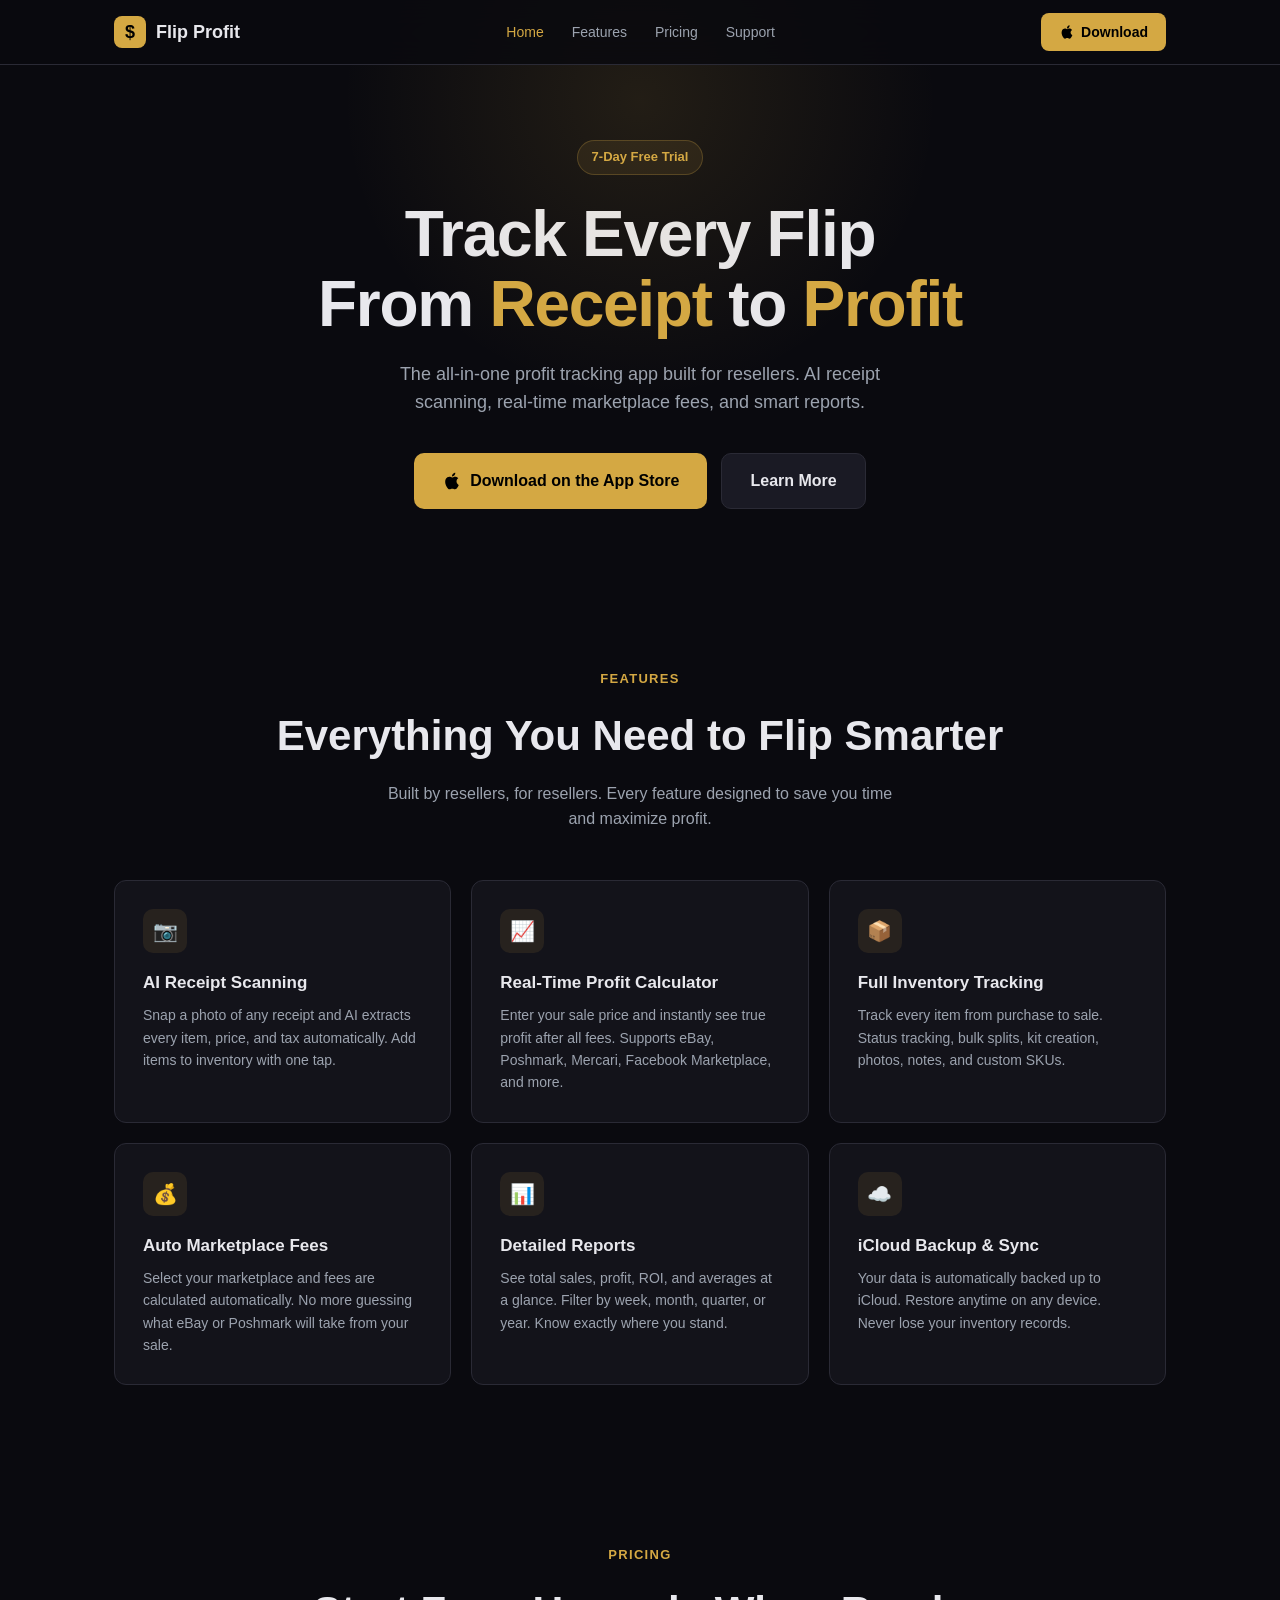
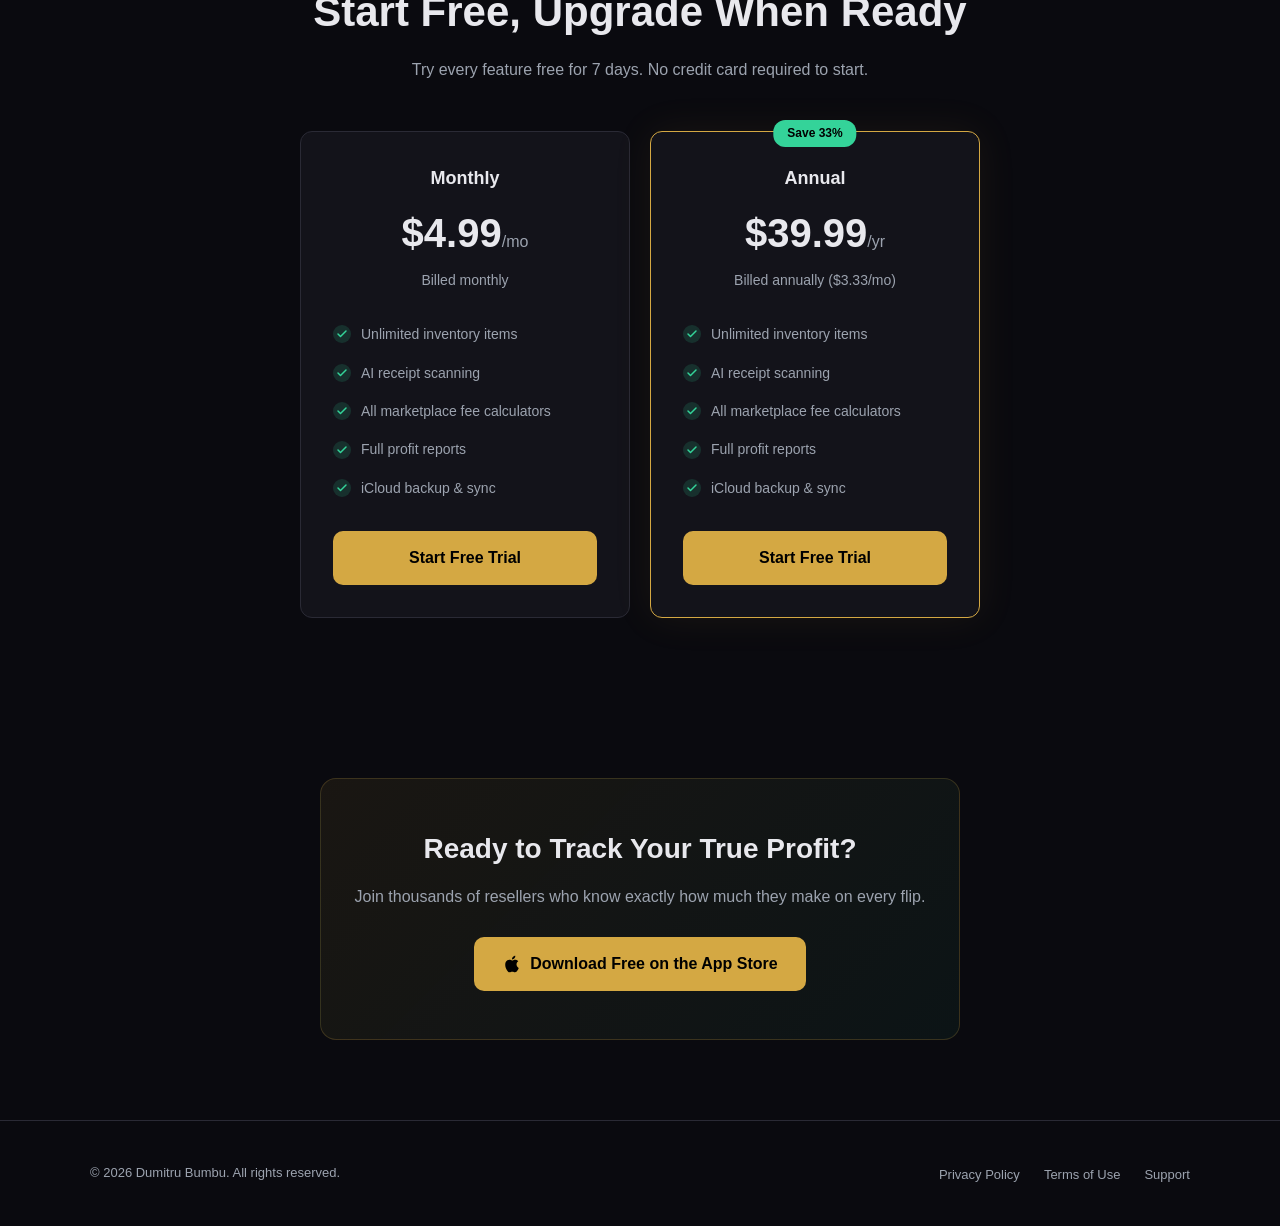
==== index.html @ 9fc51d3c "Initial commit - Flip Profit Calculator website" ====
<!DOCTYPE html>
<html lang="en">
<head>
  <meta charset="UTF-8">
  <meta name="viewport" content="width=device-width, initial-scale=1.0">
  <title>Flip Profit Calculator - Track Every Flip From Receipt to Profit</title>
  <meta name="description" content="The all-in-one profit tracking app for resellers. AI receipt scanning, real-time eBay fees, inventory management, and smart reports. Available on iOS.">
  <meta name="keywords" content="profit calculator, reseller app, eBay fee calculator, inventory tracker, flip profit, reselling, Poshmark, Mercari">
  <meta name="author" content="Dumitru Bumbu">
  <meta name="robots" content="index, follow">
  <link rel="canonical" href="https://snrgwa-bot.github.io/flip-profit-calculator/">

  <!-- Open Graph -->
  <meta property="og:title" content="Flip Profit Calculator - Track Every Flip">
  <meta property="og:description" content="The all-in-one profit tracking app for resellers. AI receipt scanning, real-time marketplace fees, and smart reports.">
  <meta property="og:type" content="website">
  <meta property="og:url" content="https://snrgwa-bot.github.io/flip-profit-calculator/">

  <!-- Twitter -->
  <meta name="twitter:card" content="summary_large_image">
  <meta name="twitter:title" content="Flip Profit Calculator">
  <meta name="twitter:description" content="Track every flip from receipt to profit. AI receipt scanning & real-time fee calculation.">

  <link rel="stylesheet" href="assets/style.css">

  <!-- Structured Data -->
  <script type="application/ld+json">
  {
    "@context": "https://schema.org",
    "@type": "MobileApplication",
    "name": "Flip Profit Calculator",
    "operatingSystem": "iOS",
    "applicationCategory": "BusinessApplication",
    "offers": {
      "@type": "Offer",
      "price": "0",
      "priceCurrency": "USD"
    },
    "description": "The all-in-one profit tracking app for resellers. AI receipt scanning, real-time marketplace fees, inventory management, and smart reports.",
    "aggregateRating": {
      "@type": "AggregateRating",
      "ratingValue": "5",
      "ratingCount": "1"
    }
  }
  </script>
</head>
<body>

  <!-- NAV -->
  <nav class="nav" id="nav">
    <div class="nav-inner">
      <a href="index.html" class="nav-brand">
        <svg width="32" height="32" viewBox="0 0 32 32" fill="none"><rect width="32" height="32" rx="8" fill="#d4a843"/><text x="16" y="22" text-anchor="middle" font-size="18" font-weight="bold" fill="#000">$</text></svg>
        Flip Profit
      </a>
      <button class="nav-toggle" onclick="document.getElementById('nav').classList.toggle('open')" aria-label="Toggle menu">
        <svg width="24" height="24" viewBox="0 0 24 24" fill="none" stroke="currentColor" stroke-width="2"><line x1="3" y1="6" x2="21" y2="6"/><line x1="3" y1="12" x2="21" y2="12"/><line x1="3" y1="18" x2="21" y2="18"/></svg>
      </button>
      <ul class="nav-links">
        <li><a href="index.html" class="active">Home</a></li>
        <li><a href="#features">Features</a></li>
        <li><a href="#pricing">Pricing</a></li>
        <li><a href="support.html">Support</a></li>
      </ul>
      <div class="nav-cta-wrap">
        <a href="https://apps.apple.com/app/id6758547776" class="nav-cta">
          <svg viewBox="0 0 24 24" fill="currentColor"><path d="M18.71 19.5c-.83 1.24-1.71 2.45-3.05 2.47-1.34.03-1.77-.79-3.29-.79-1.53 0-2 .77-3.27.82-1.31.05-2.3-1.32-3.14-2.53C4.25 17 2.94 12.45 4.7 9.39c.87-1.52 2.43-2.48 4.12-2.51 1.28-.02 2.5.87 3.29.87.78 0 2.26-1.07 3.8-.91.65.03 2.47.26 3.64 1.98-.09.06-2.17 1.28-2.15 3.81.03 3.02 2.65 4.03 2.68 4.04-.03.07-.42 1.44-1.38 2.83"/><path d="M13 3.5c.73-.83 1.94-1.46 2.94-1.5.13 1.17-.34 2.35-1.04 3.19-.69.85-1.83 1.51-2.95 1.42-.15-1.15.41-2.35 1.05-3.11"/></svg>
          Download
        </a>
      </div>
    </div>
  </nav>

  <!-- HERO -->
  <section class="hero">
    <div class="hero-badge">7-Day Free Trial</div>
    <h1>Track Every Flip<br>From <span>Receipt</span> to <span>Profit</span></h1>
    <p>The all-in-one profit tracking app built for resellers. AI receipt scanning, real-time marketplace fees, and smart reports.</p>
    <div class="hero-buttons">
      <a href="https://apps.apple.com/app/id6758547776" class="btn-primary">
        <svg width="20" height="20" viewBox="0 0 24 24" fill="currentColor"><path d="M18.71 19.5c-.83 1.24-1.71 2.45-3.05 2.47-1.34.03-1.77-.79-3.29-.79-1.53 0-2 .77-3.27.82-1.31.05-2.3-1.32-3.14-2.53C4.25 17 2.94 12.45 4.7 9.39c.87-1.52 2.43-2.48 4.12-2.51 1.28-.02 2.5.87 3.29.87.78 0 2.26-1.07 3.8-.91.65.03 2.47.26 3.64 1.98-.09.06-2.17 1.28-2.15 3.81.03 3.02 2.65 4.03 2.68 4.04-.03.07-.42 1.44-1.38 2.83"/><path d="M13 3.5c.73-.83 1.94-1.46 2.94-1.5.13 1.17-.34 2.35-1.04 3.19-.69.85-1.83 1.51-2.95 1.42-.15-1.15.41-2.35 1.05-3.11"/></svg>
        Download on the App Store
      </a>
      <a href="#features" class="btn-secondary">Learn More</a>
    </div>
  </section>

  <!-- FEATURES -->
  <section class="features" id="features">
    <div class="section-label">Features</div>
    <h2 class="section-title">Everything You Need to Flip Smarter</h2>
    <p class="section-subtitle">Built by resellers, for resellers. Every feature designed to save you time and maximize profit.</p>

    <div class="features-grid">
      <div class="feature-card">
        <div class="feature-icon">&#128247;</div>
        <h3>AI Receipt Scanning</h3>
        <p>Snap a photo of any receipt and AI extracts every item, price, and tax automatically. Add items to inventory with one tap.</p>
      </div>
      <div class="feature-card">
        <div class="feature-icon">&#128200;</div>
        <h3>Real-Time Profit Calculator</h3>
        <p>Enter your sale price and instantly see true profit after all fees. Supports eBay, Poshmark, Mercari, Facebook Marketplace, and more.</p>
      </div>
      <div class="feature-card">
        <div class="feature-icon">&#128230;</div>
        <h3>Full Inventory Tracking</h3>
        <p>Track every item from purchase to sale. Status tracking, bulk splits, kit creation, photos, notes, and custom SKUs.</p>
      </div>
      <div class="feature-card">
        <div class="feature-icon">&#128176;</div>
        <h3>Auto Marketplace Fees</h3>
        <p>Select your marketplace and fees are calculated automatically. No more guessing what eBay or Poshmark will take from your sale.</p>
      </div>
      <div class="feature-card">
        <div class="feature-icon">&#128202;</div>
        <h3>Detailed Reports</h3>
        <p>See total sales, profit, ROI, and averages at a glance. Filter by week, month, quarter, or year. Know exactly where you stand.</p>
      </div>
      <div class="feature-card">
        <div class="feature-icon">&#9729;&#65039;</div>
        <h3>iCloud Backup & Sync</h3>
        <p>Your data is automatically backed up to iCloud. Restore anytime on any device. Never lose your inventory records.</p>
      </div>
    </div>
  </section>

  <!-- PRICING -->
  <section class="pricing" id="pricing">
    <div class="section-label">Pricing</div>
    <h2 class="section-title">Start Free, Upgrade When Ready</h2>
    <p class="section-subtitle">Try every feature free for 7 days. No credit card required to start.</p>

    <div class="pricing-cards">
      <div class="price-card">
        <h3>Monthly</h3>
        <div class="price-amount">$4.99<span>/mo</span></div>
        <div class="price-period">Billed monthly</div>
        <ul>
          <li>Unlimited inventory items</li>
          <li>AI receipt scanning</li>
          <li>All marketplace fee calculators</li>
          <li>Full profit reports</li>
          <li>iCloud backup & sync</li>
        </ul>
        <a href="https://apps.apple.com/app/id6758547776" class="btn-primary" style="width:100%;justify-content:center;">Start Free Trial</a>
      </div>
      <div class="price-card highlighted">
        <div class="price-badge">Save 33%</div>
        <h3>Annual</h3>
        <div class="price-amount">$39.99<span>/yr</span></div>
        <div class="price-period">Billed annually ($3.33/mo)</div>
        <ul>
          <li>Unlimited inventory items</li>
          <li>AI receipt scanning</li>
          <li>All marketplace fee calculators</li>
          <li>Full profit reports</li>
          <li>iCloud backup & sync</li>
        </ul>
        <a href="https://apps.apple.com/app/id6758547776" class="btn-primary" style="width:100%;justify-content:center;">Start Free Trial</a>
      </div>
    </div>
  </section>

  <!-- CTA -->
  <section class="cta-section">
    <div class="cta-box">
      <h2>Ready to Track Your True Profit?</h2>
      <p>Join thousands of resellers who know exactly how much they make on every flip.</p>
      <a href="https://apps.apple.com/app/id6758547776" class="btn-primary">
        <svg width="20" height="20" viewBox="0 0 24 24" fill="currentColor"><path d="M18.71 19.5c-.83 1.24-1.71 2.45-3.05 2.47-1.34.03-1.77-.79-3.29-.79-1.53 0-2 .77-3.27.82-1.31.05-2.3-1.32-3.14-2.53C4.25 17 2.94 12.45 4.7 9.39c.87-1.52 2.43-2.48 4.12-2.51 1.28-.02 2.5.87 3.29.87.78 0 2.26-1.07 3.8-.91.65.03 2.47.26 3.64 1.98-.09.06-2.17 1.28-2.15 3.81.03 3.02 2.65 4.03 2.68 4.04-.03.07-.42 1.44-1.38 2.83"/><path d="M13 3.5c.73-.83 1.94-1.46 2.94-1.5.13 1.17-.34 2.35-1.04 3.19-.69.85-1.83 1.51-2.95 1.42-.15-1.15.41-2.35 1.05-3.11"/></svg>
        Download Free on the App Store
      </a>
    </div>
  </section>

  <!-- FOOTER -->
  <footer class="footer">
    <div class="footer-inner">
      <div class="footer-copy">&copy; 2026 Dumitru Bumbu. All rights reserved.</div>
      <ul class="footer-links">
        <li><a href="privacy.html">Privacy Policy</a></li>
        <li><a href="terms.html">Terms of Use</a></li>
        <li><a href="support.html">Support</a></li>
      </ul>
    </div>
  </footer>

</body>
</html>
---- assets/style.css ----
/* ===== RESET & BASE ===== */
*, *::before, *::after { box-sizing: border-box; margin: 0; padding: 0; }

:root {
  --bg: #0a0a0f;
  --bg-card: #13131a;
  --bg-elevated: #1a1a24;
  --gold: #d4a843;
  --gold-light: #e8c36a;
  --green: #34d399;
  --text: #e8e8ed;
  --text-secondary: #9ca3af;
  --border: #2a2a35;
  --radius: 12px;
  --max-w: 1100px;
}

html { scroll-behavior: smooth; }

body {
  font-family: -apple-system, BlinkMacSystemFont, 'SF Pro Display', 'Segoe UI', Roboto, sans-serif;
  background: var(--bg);
  color: var(--text);
  line-height: 1.6;
  -webkit-font-smoothing: antialiased;
}

a { color: var(--gold); text-decoration: none; transition: color .2s; }
a:hover { color: var(--gold-light); }

img { max-width: 100%; display: block; }

/* ===== NAV ===== */
.nav {
  position: fixed; top: 0; left: 0; right: 0; z-index: 100;
  background: rgba(10,10,15,.85);
  backdrop-filter: blur(16px);
  -webkit-backdrop-filter: blur(16px);
  border-bottom: 1px solid var(--border);
}
.nav-inner {
  max-width: var(--max-w);
  margin: 0 auto;
  padding: 0 24px;
  height: 64px;
  display: flex;
  align-items: center;
  justify-content: space-between;
}
.nav-brand {
  display: flex;
  align-items: center;
  gap: 10px;
  font-size: 18px;
  font-weight: 700;
  color: var(--text);
}
.nav-brand img {
  width: 32px;
  height: 32px;
  border-radius: 8px;
}
.nav-links { display: flex; gap: 28px; list-style: none; }
.nav-links a {
  color: var(--text-secondary);
  font-size: 14px;
  font-weight: 500;
  transition: color .2s;
}
.nav-links a:hover, .nav-links a.active { color: var(--gold); }

.nav-cta {
  display: inline-flex;
  align-items: center;
  gap: 6px;
  padding: 8px 18px;
  background: var(--gold);
  color: #000;
  font-size: 14px;
  font-weight: 600;
  border-radius: 8px;
  transition: background .2s;
}
.nav-cta:hover { background: var(--gold-light); color: #000; }
.nav-cta svg { width: 16px; height: 16px; }

/* Mobile nav */
.nav-toggle { display: none; background: none; border: none; color: var(--text); cursor: pointer; }
@media (max-width: 768px) {
  .nav-toggle { display: block; }
  .nav-links, .nav-cta-wrap { display: none; }
  .nav.open .nav-links {
    display: flex;
    flex-direction: column;
    position: absolute;
    top: 64px; left: 0; right: 0;
    background: var(--bg-card);
    padding: 16px 24px;
    border-bottom: 1px solid var(--border);
  }
  .nav.open .nav-cta-wrap {
    display: block;
    position: absolute;
    top: calc(64px + 140px); left: 0; right: 0;
    background: var(--bg-card);
    padding: 0 24px 16px;
    border-bottom: 1px solid var(--border);
  }
}

/* ===== HERO ===== */
.hero {
  padding: 140px 24px 80px;
  text-align: center;
  position: relative;
  overflow: hidden;
}
.hero::before {
  content: '';
  position: absolute;
  top: -200px; left: 50%; transform: translateX(-50%);
  width: 600px; height: 600px;
  background: radial-gradient(circle, rgba(212,168,67,.12) 0%, transparent 70%);
  pointer-events: none;
}
.hero-badge {
  display: inline-flex;
  align-items: center;
  gap: 6px;
  padding: 6px 14px;
  background: rgba(212,168,67,.1);
  border: 1px solid rgba(212,168,67,.25);
  border-radius: 20px;
  font-size: 13px;
  font-weight: 600;
  color: var(--gold);
  margin-bottom: 24px;
}
.hero h1 {
  font-size: clamp(36px, 6vw, 64px);
  font-weight: 800;
  line-height: 1.1;
  letter-spacing: -0.02em;
  margin-bottom: 20px;
}
.hero h1 span { color: var(--gold); }
.hero p {
  font-size: 18px;
  color: var(--text-secondary);
  max-width: 560px;
  margin: 0 auto 36px;
}
.hero-buttons { display: flex; gap: 14px; justify-content: center; flex-wrap: wrap; }
.btn-primary {
  display: inline-flex;
  align-items: center;
  gap: 8px;
  padding: 14px 28px;
  background: var(--gold);
  color: #000;
  font-size: 16px;
  font-weight: 700;
  border-radius: 10px;
  transition: all .2s;
}
.btn-primary:hover { background: var(--gold-light); color: #000; transform: translateY(-1px); }
.btn-primary svg { width: 20px; height: 20px; }
.btn-secondary {
  display: inline-flex;
  align-items: center;
  gap: 8px;
  padding: 14px 28px;
  background: var(--bg-elevated);
  color: var(--text);
  font-size: 16px;
  font-weight: 600;
  border-radius: 10px;
  border: 1px solid var(--border);
  transition: all .2s;
}
.btn-secondary:hover { border-color: var(--gold); color: var(--gold); }

/* ===== FEATURES ===== */
.features {
  max-width: var(--max-w);
  margin: 0 auto;
  padding: 80px 24px;
}
.section-label {
  text-align: center;
  font-size: 13px;
  font-weight: 700;
  text-transform: uppercase;
  letter-spacing: 0.1em;
  color: var(--gold);
  margin-bottom: 12px;
}
.section-title {
  text-align: center;
  font-size: clamp(28px, 4vw, 42px);
  font-weight: 800;
  margin-bottom: 12px;
}
.section-subtitle {
  text-align: center;
  color: var(--text-secondary);
  font-size: 16px;
  max-width: 520px;
  margin: 0 auto 48px;
}
.features-grid {
  display: grid;
  grid-template-columns: repeat(auto-fit, minmax(300px, 1fr));
  gap: 20px;
}
.feature-card {
  padding: 28px;
  background: var(--bg-card);
  border: 1px solid var(--border);
  border-radius: var(--radius);
  transition: border-color .2s, transform .2s;
}
.feature-card:hover { border-color: rgba(212,168,67,.3); transform: translateY(-2px); }
.feature-icon {
  width: 44px; height: 44px;
  display: flex;
  align-items: center;
  justify-content: center;
  background: rgba(212,168,67,.1);
  border-radius: 10px;
  margin-bottom: 16px;
  font-size: 20px;
}
.feature-card h3 { font-size: 17px; font-weight: 700; margin-bottom: 8px; }
.feature-card p { font-size: 14px; color: var(--text-secondary); line-height: 1.6; }

/* ===== PRICING ===== */
.pricing {
  max-width: var(--max-w);
  margin: 0 auto;
  padding: 80px 24px;
}
.pricing-cards {
  display: grid;
  grid-template-columns: repeat(auto-fit, minmax(280px, 1fr));
  gap: 20px;
  max-width: 680px;
  margin: 0 auto;
}
.price-card {
  padding: 32px;
  background: var(--bg-card);
  border: 1px solid var(--border);
  border-radius: var(--radius);
  text-align: center;
  position: relative;
}
.price-card.highlighted {
  border-color: var(--gold);
  box-shadow: 0 0 40px rgba(212,168,67,.08);
}
.price-badge {
  position: absolute;
  top: -12px; left: 50%; transform: translateX(-50%);
  padding: 4px 14px;
  background: var(--green);
  color: #000;
  font-size: 12px;
  font-weight: 700;
  border-radius: 12px;
}
.price-card h3 { font-size: 18px; font-weight: 700; margin-bottom: 8px; }
.price-amount { font-size: 40px; font-weight: 800; margin-bottom: 4px; }
.price-amount span { font-size: 16px; font-weight: 500; color: var(--text-secondary); }
.price-period { font-size: 14px; color: var(--text-secondary); margin-bottom: 24px; }
.price-card ul { list-style: none; text-align: left; margin-bottom: 24px; }
.price-card li {
  padding: 8px 0;
  font-size: 14px;
  color: var(--text-secondary);
  display: flex;
  align-items: center;
  gap: 10px;
}
.price-card li::before {
  content: '';
  width: 18px; height: 18px;
  background: rgba(52,211,153,.15);
  border-radius: 50%;
  display: flex;
  align-items: center;
  justify-content: center;
  flex-shrink: 0;
  background-image: url("data:image/svg+xml,%3Csvg xmlns='http://www.w3.org/2000/svg' width='12' height='12' viewBox='0 0 24 24' fill='none' stroke='%2334d399' stroke-width='3' stroke-linecap='round' stroke-linejoin='round'%3E%3Cpolyline points='20 6 9 17 4 12'%3E%3C/polyline%3E%3C/svg%3E");
  background-repeat: no-repeat;
  background-position: center;
}

/* ===== CTA SECTION ===== */
.cta-section {
  padding: 80px 24px;
  text-align: center;
}
.cta-box {
  max-width: 640px;
  margin: 0 auto;
  padding: 48px 32px;
  background: linear-gradient(135deg, rgba(212,168,67,.08), rgba(52,211,153,.05));
  border: 1px solid rgba(212,168,67,.2);
  border-radius: 16px;
}
.cta-box h2 { font-size: 28px; font-weight: 800; margin-bottom: 12px; }
.cta-box p { color: var(--text-secondary); margin-bottom: 28px; }

/* ===== FOOTER ===== */
.footer {
  border-top: 1px solid var(--border);
  padding: 40px 24px;
}
.footer-inner {
  max-width: var(--max-w);
  margin: 0 auto;
  display: flex;
  justify-content: space-between;
  align-items: center;
  flex-wrap: wrap;
  gap: 16px;
}
.footer-copy { font-size: 13px; color: var(--text-secondary); }
.footer-links { display: flex; gap: 24px; list-style: none; }
.footer-links a { font-size: 13px; color: var(--text-secondary); }
.footer-links a:hover { color: var(--gold); }

/* ===== LEGAL PAGES ===== */
.legal {
  max-width: 760px;
  margin: 0 auto;
  padding: 120px 24px 80px;
}
.legal h1 {
  font-size: 36px;
  font-weight: 800;
  margin-bottom: 8px;
}
.legal .legal-date {
  font-size: 14px;
  color: var(--text-secondary);
  margin-bottom: 40px;
}
.legal h2 {
  font-size: 22px;
  font-weight: 700;
  margin-top: 40px;
  margin-bottom: 12px;
  color: var(--gold);
}
.legal h3 {
  font-size: 17px;
  font-weight: 600;
  margin-top: 24px;
  margin-bottom: 8px;
}
.legal p, .legal li {
  font-size: 15px;
  color: var(--text-secondary);
  line-height: 1.8;
  margin-bottom: 12px;
}
.legal ul {
  padding-left: 20px;
  margin-bottom: 16px;
}
.legal li { margin-bottom: 6px; }

/* ===== SUPPORT PAGE ===== */
.support-grid {
  display: grid;
  grid-template-columns: repeat(auto-fit, minmax(280px, 1fr));
  gap: 20px;
  margin-top: 40px;
}
.support-card {
  padding: 28px;
  background: var(--bg-card);
  border: 1px solid var(--border);
  border-radius: var(--radius);
}
.support-card h3 { font-size: 17px; font-weight: 700; margin-bottom: 8px; }
.support-card p { font-size: 14px; color: var(--text-secondary); line-height: 1.6; margin-bottom: 16px; }
.support-card a.support-link {
  display: inline-flex;
  align-items: center;
  gap: 6px;
  font-size: 14px;
  font-weight: 600;
  color: var(--gold);
}

.faq { margin-top: 48px; }
.faq-item {
  border-bottom: 1px solid var(--border);
  padding: 20px 0;
}
.faq-item summary {
  font-size: 16px;
  font-weight: 600;
  cursor: pointer;
  list-style: none;
  display: flex;
  justify-content: space-between;
  align-items: center;
}
.faq-item summary::after {
  content: '+';
  font-size: 20px;
  color: var(--gold);
  transition: transform .2s;
}
.faq-item[open] summary::after { content: '-'; }
.faq-item .faq-answer {
  padding-top: 12px;
  font-size: 14px;
  color: var(--text-secondary);
  line-height: 1.7;
}

/* ===== UTILITIES ===== */
@media (max-width: 640px) {
  .hero { padding: 120px 20px 60px; }
  .hero p { font-size: 16px; }
  .features-grid { grid-template-columns: 1fr; }
  .pricing-cards { grid-template-columns: 1fr; }
  .footer-inner { flex-direction: column; text-align: center; }
}
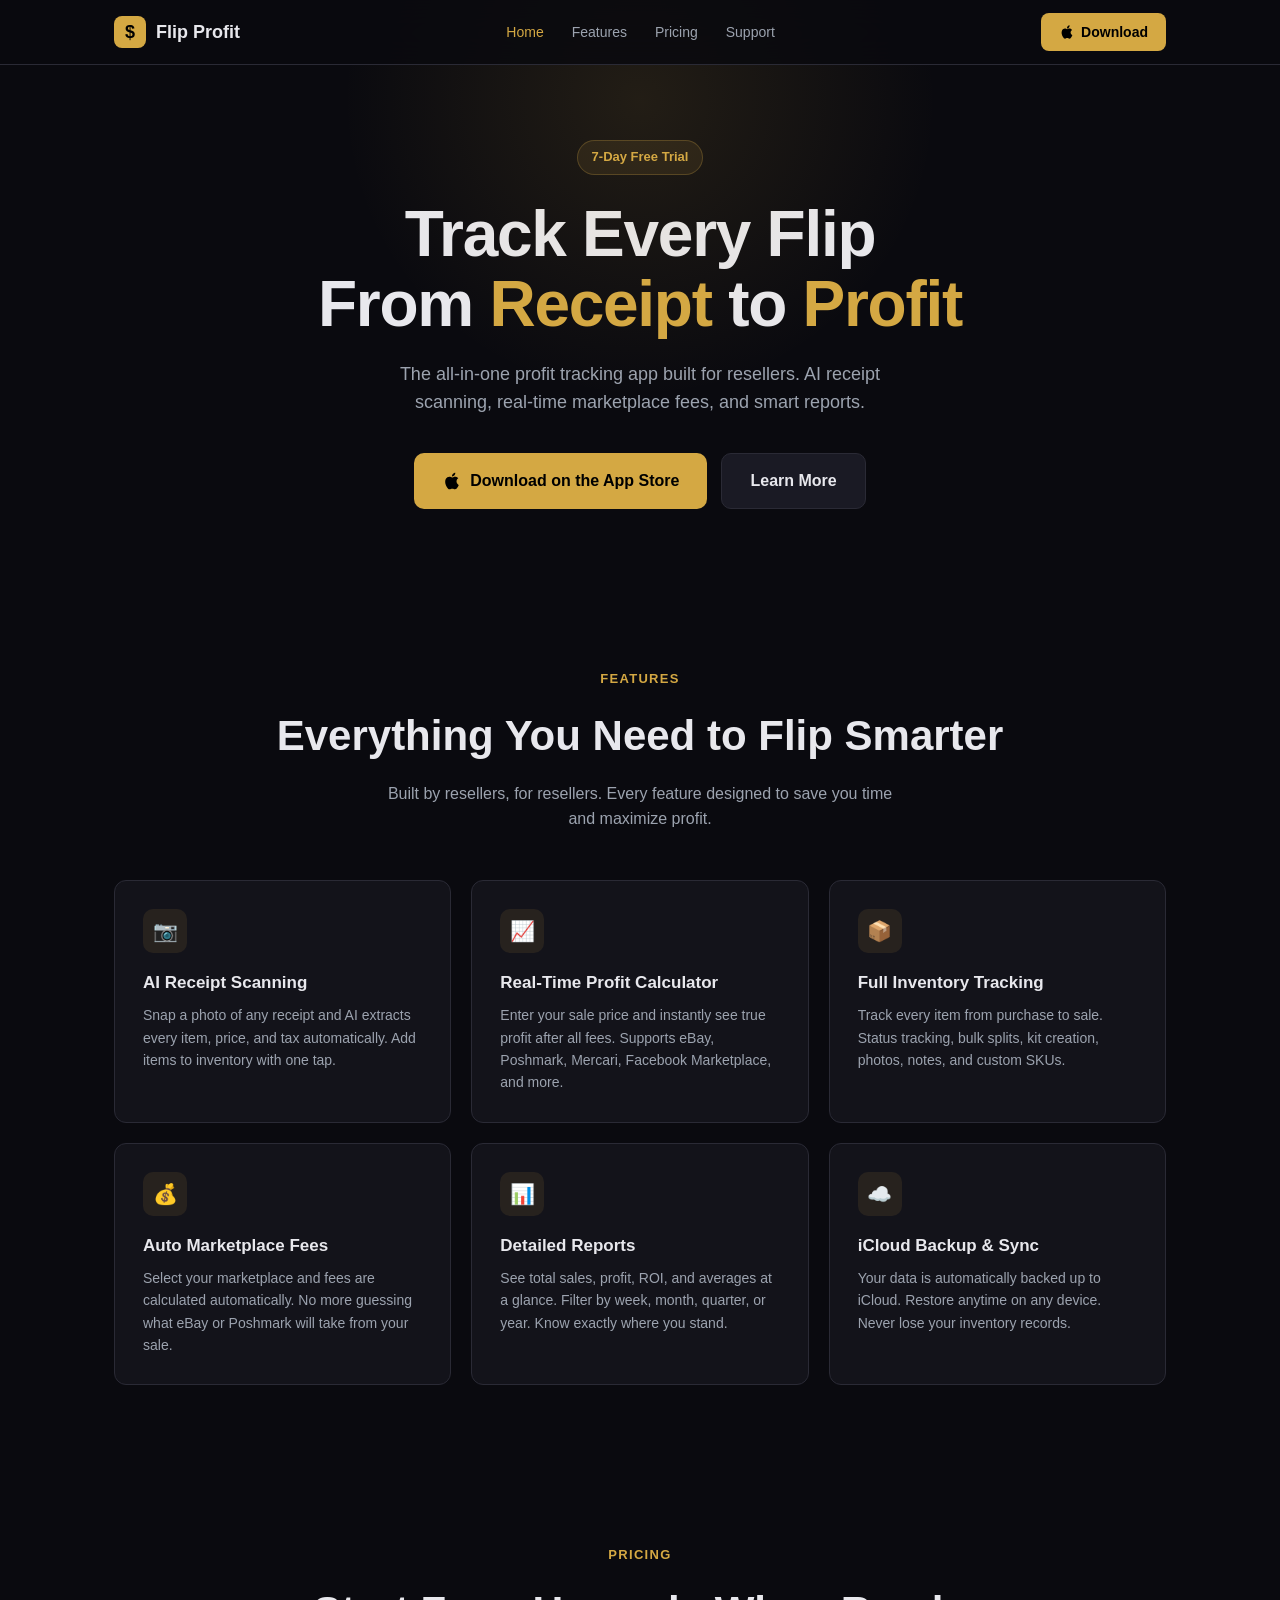
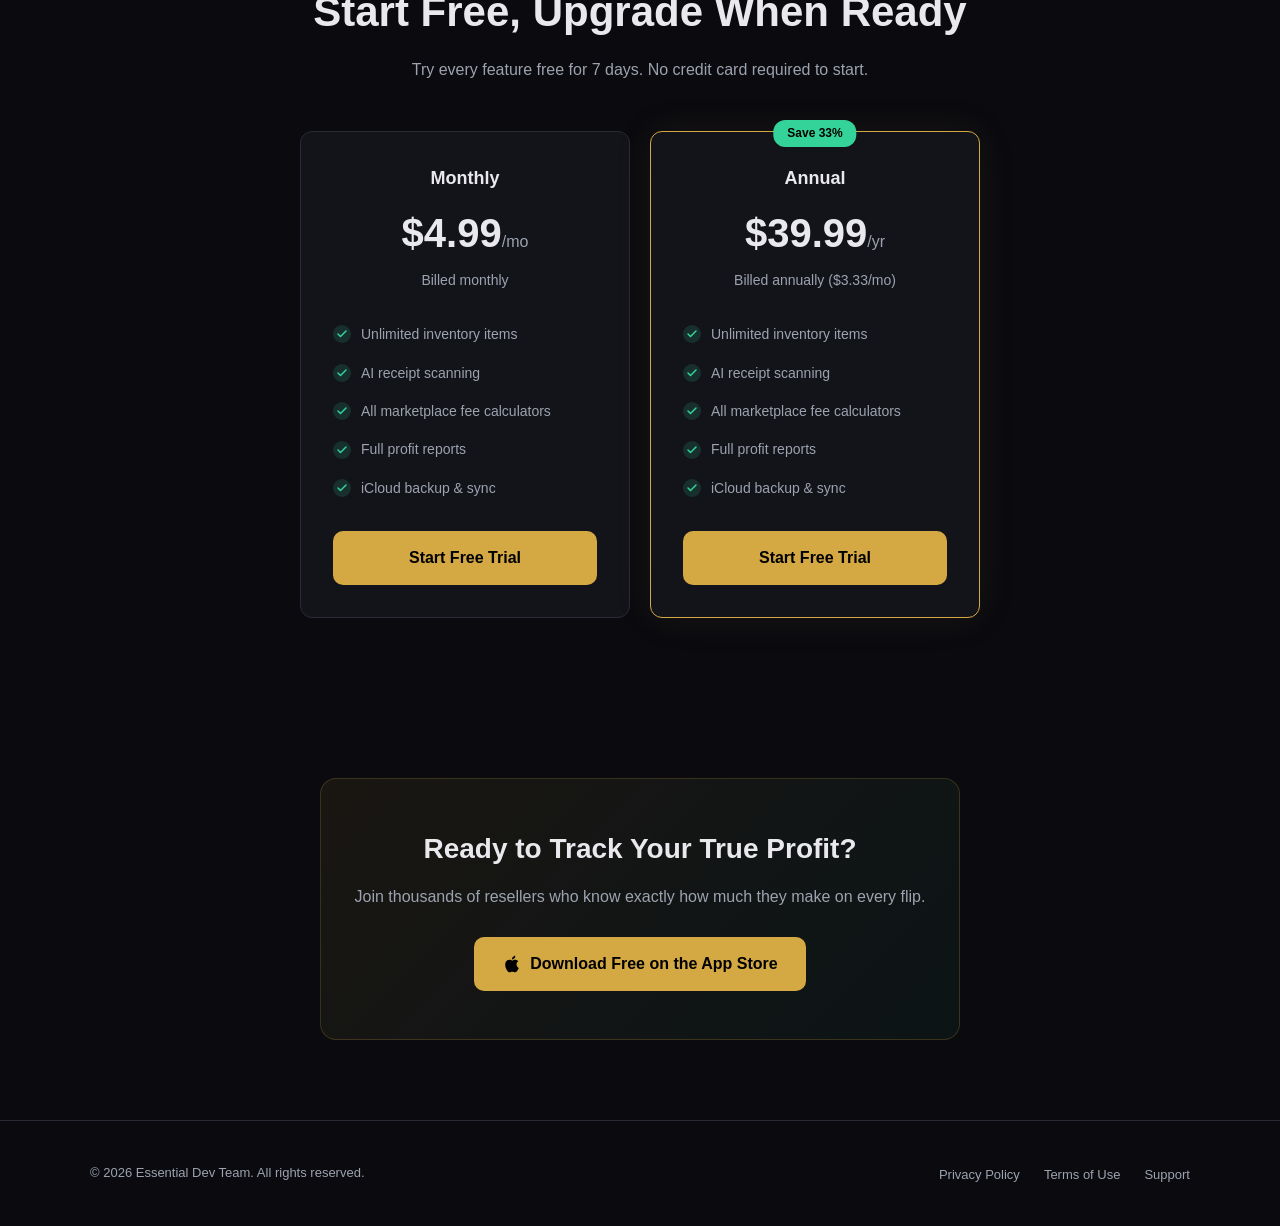
==== commit 7c185e34: "Brand name: Dumitru Bumbu -> Essential Dev Team" ====
--- a/index.html
+++ b/index.html
@@ -6,7 +6,7 @@
   <title>Flip Profit Calculator - Track Every Flip From Receipt to Profit</title>
   <meta name="description" content="The all-in-one profit tracking app for resellers. AI receipt scanning, real-time eBay fees, inventory management, and smart reports. Available on iOS.">
   <meta name="keywords" content="profit calculator, reseller app, eBay fee calculator, inventory tracker, flip profit, reselling, Poshmark, Mercari">
-  <meta name="author" content="Dumitru Bumbu">
+  <meta name="author" content="Essential Dev Team">
   <meta name="robots" content="index, follow">
   <link rel="canonical" href="https://snrgwa-bot.github.io/flip-profit-calculator/">
 
@@ -178,7 +178,7 @@
   <!-- FOOTER -->
   <footer class="footer">
     <div class="footer-inner">
-      <div class="footer-copy">&copy; 2026 Dumitru Bumbu. All rights reserved.</div>
+      <div class="footer-copy">&copy; 2026 Essential Dev Team. All rights reserved.</div>
       <ul class="footer-links">
         <li><a href="privacy.html">Privacy Policy</a></li>
         <li><a href="terms.html">Terms of Use</a></li>
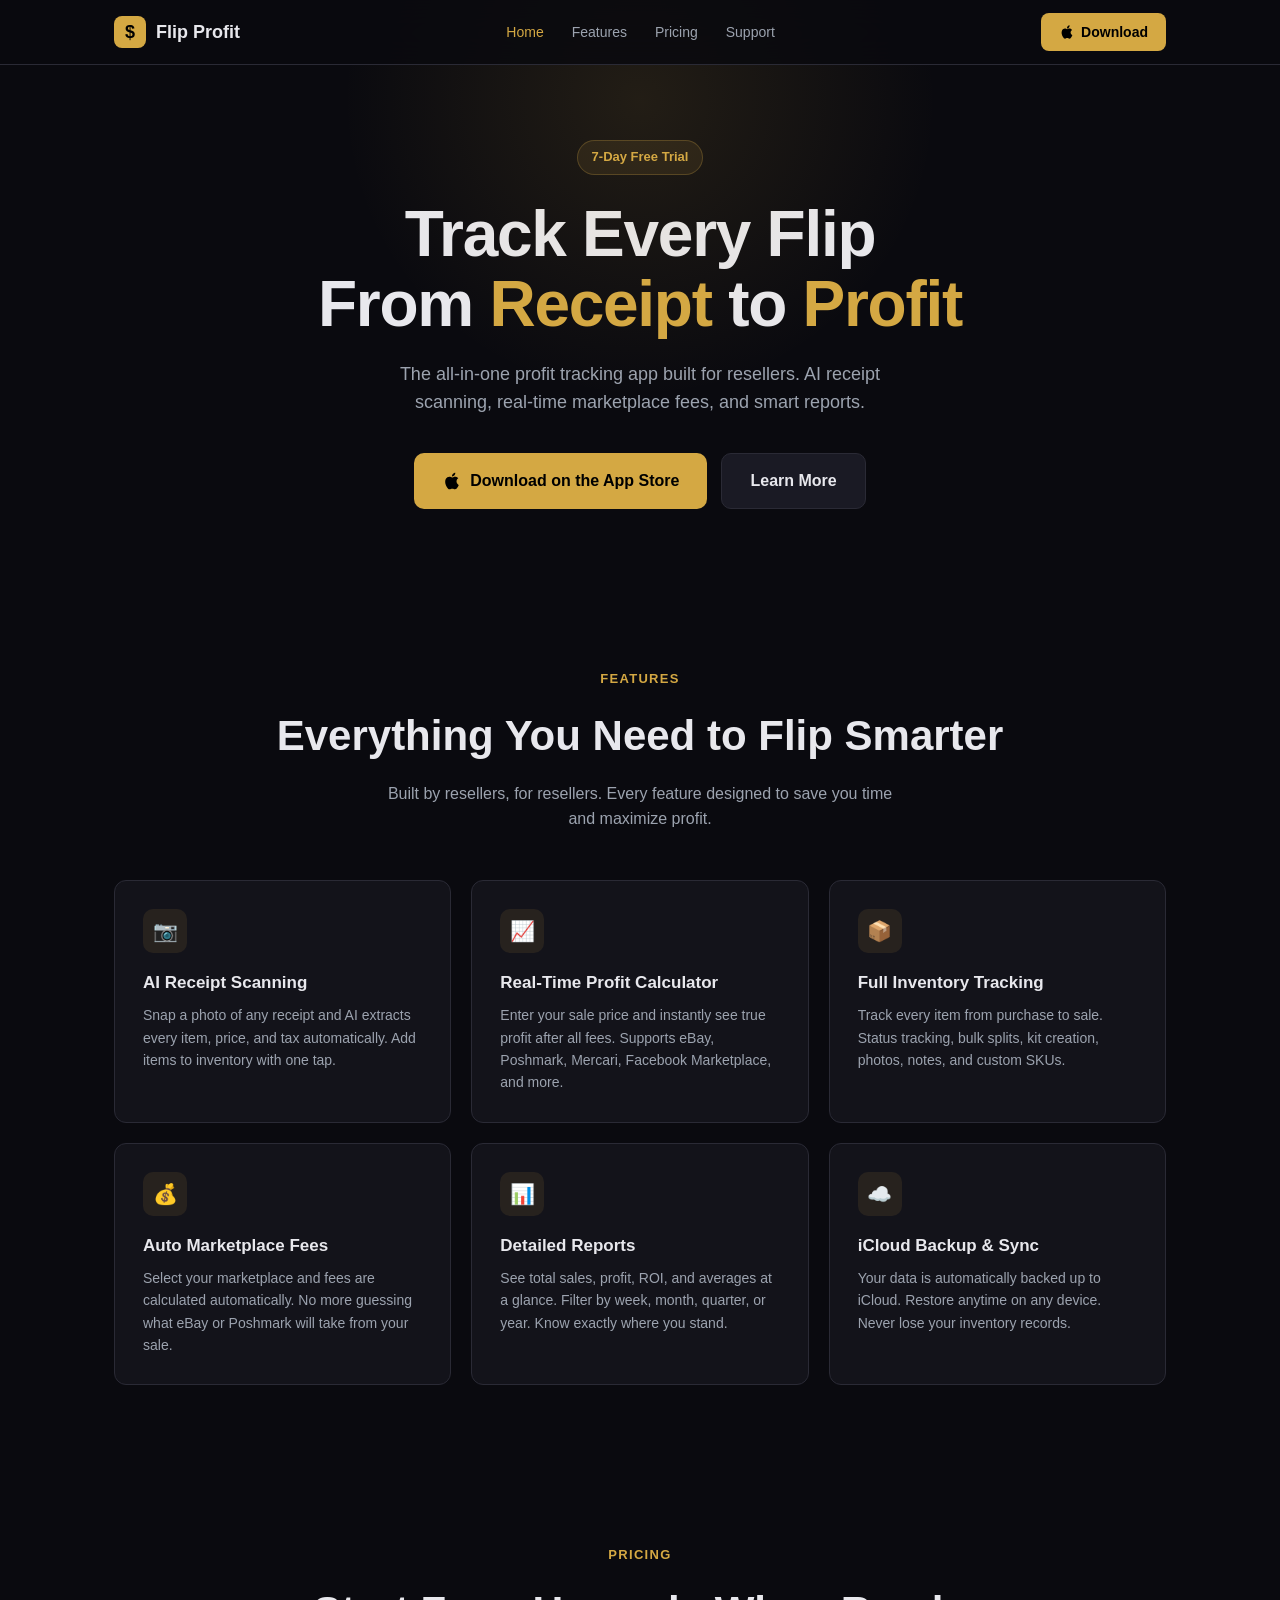
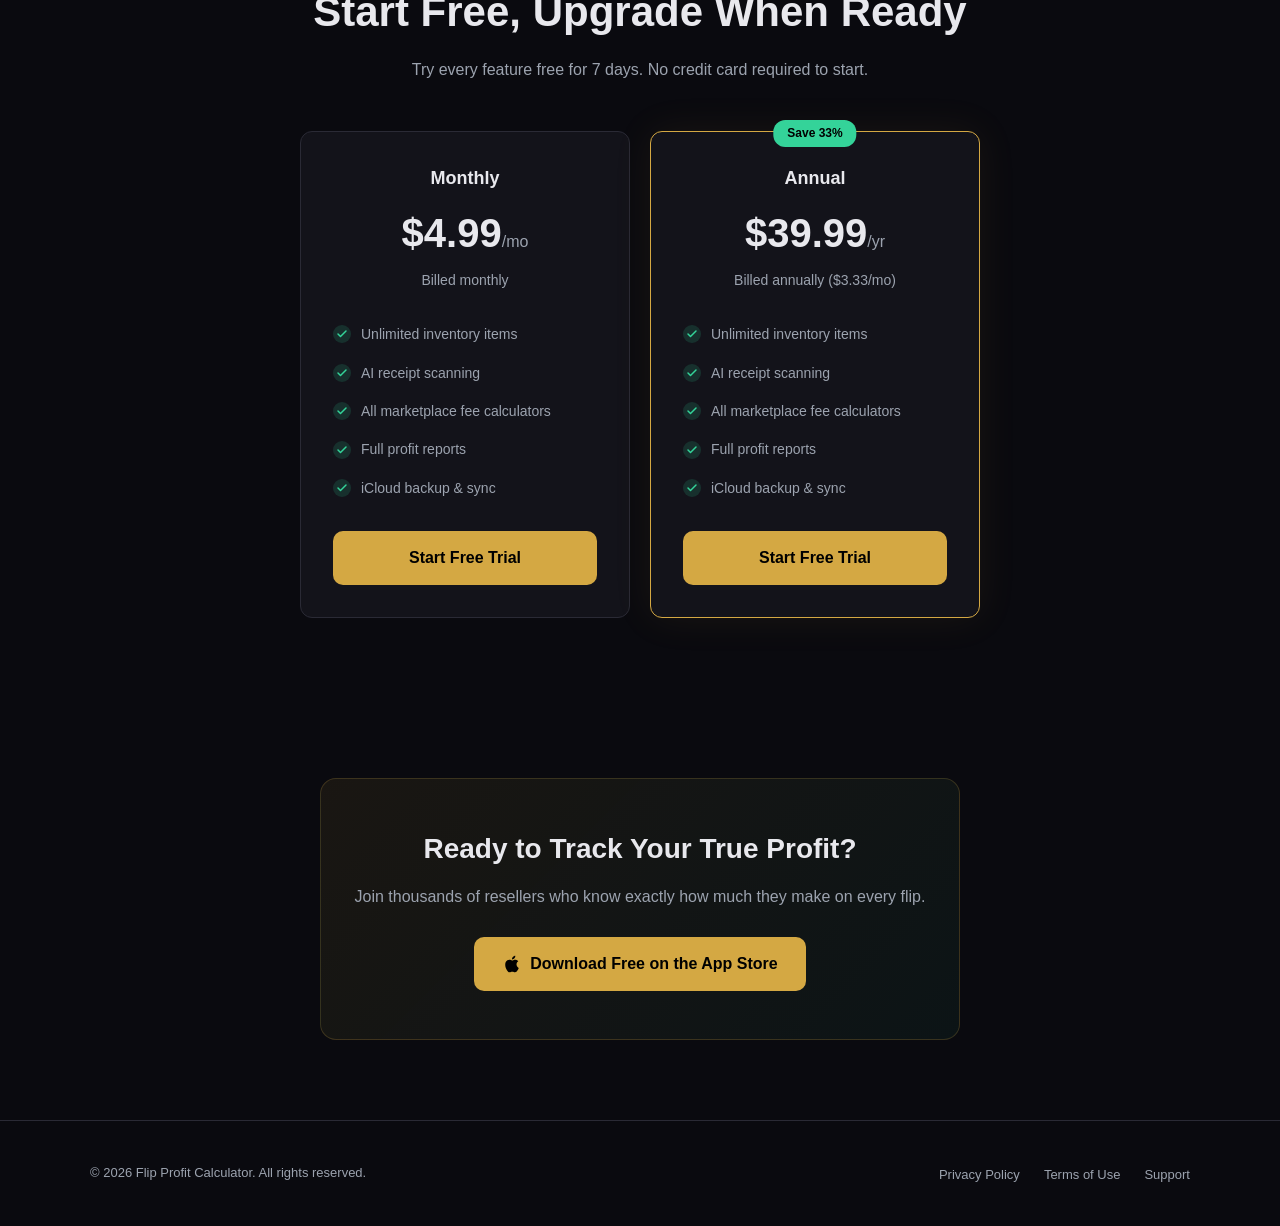
==== commit 132ecf5b: "Copyright footer name -> Flip Profit Calculator" ====
--- a/index.html
+++ b/index.html
@@ -178,7 +178,7 @@
   <!-- FOOTER -->
   <footer class="footer">
     <div class="footer-inner">
-      <div class="footer-copy">&copy; 2026 Essential Dev Team. All rights reserved.</div>
+      <div class="footer-copy">&copy; 2026 Flip Profit Calculator. All rights reserved.</div>
       <ul class="footer-links">
         <li><a href="privacy.html">Privacy Policy</a></li>
         <li><a href="terms.html">Terms of Use</a></li>
